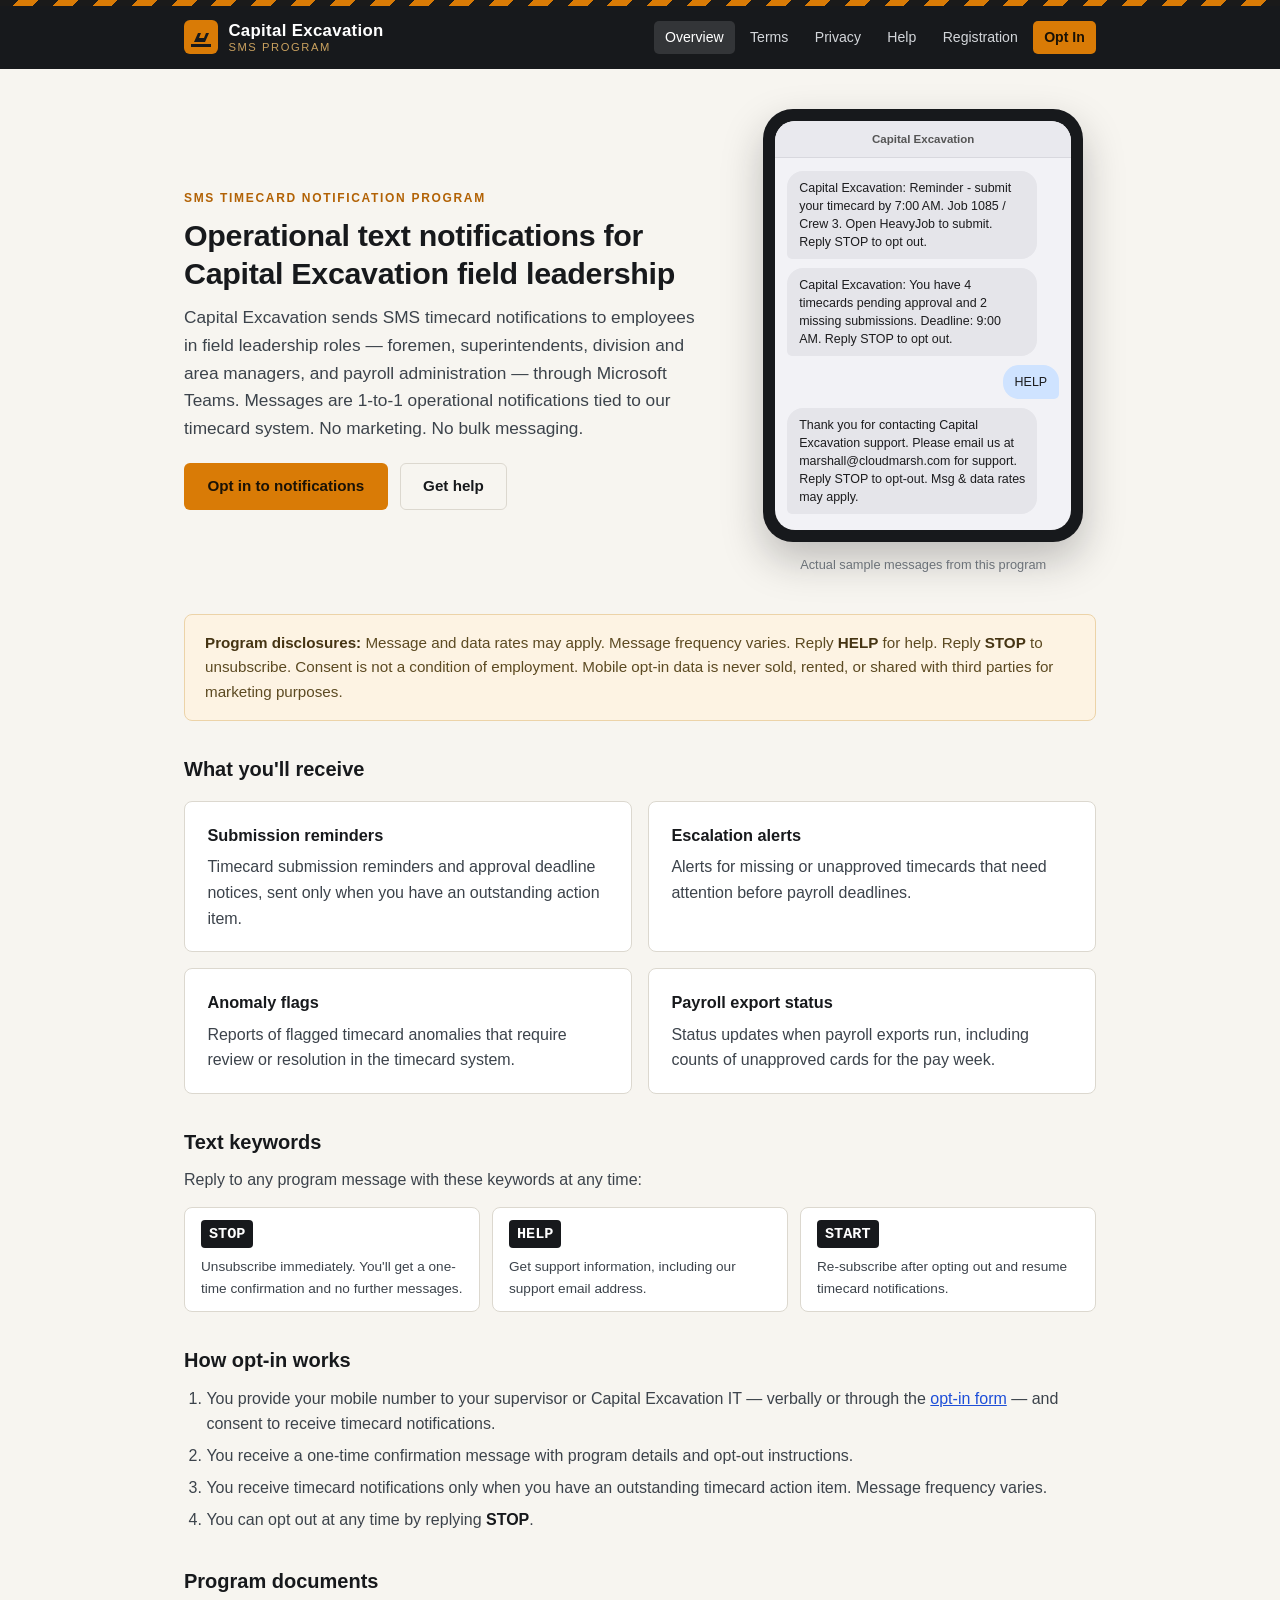
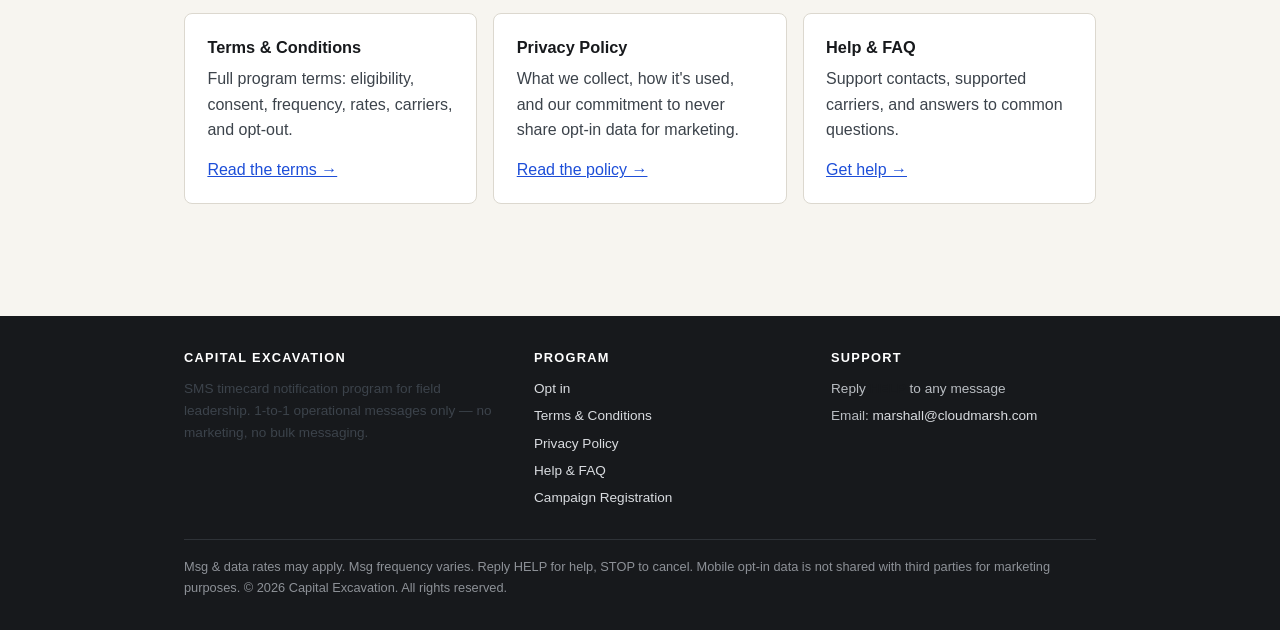
==== sms/index.html @ 2ce773d7 "Build out full SMS compliance site for Capital Excavation Shared industrial design system (hazard-st" ====
<!DOCTYPE html>
<html lang="en">
<head>
  <meta charset="UTF-8">
  <meta name="viewport" content="width=device-width, initial-scale=1.0">
  <meta name="description" content="Capital Excavation SMS timecard notification program — program details, opt-in, terms, privacy, and support.">
  <title>Capital Excavation — SMS Timecard Notifications</title>
  <link rel="stylesheet" href="assets/styles.css">
</head>
<body>
  <div class="stripe" aria-hidden="true"></div>
  <header class="site-header">
    <div class="inner">
      <a class="brand" href="index.html">
        <svg class="brand-mark" viewBox="0 0 34 34" aria-hidden="true">
          <rect width="34" height="34" rx="6" fill="#d97b06"/>
          <path d="M7 24h20v3H7z" fill="#17191c"/>
          <path d="M10 22l4-9h3l-2 5h5l2-5h3l-4 9z" fill="#17191c"/>
        </svg>
        <span class="brand-name">Capital Excavation<span class="brand-sub">SMS Program</span></span>
      </a>
      <nav class="site-nav" aria-label="Main">
        <a href="index.html" aria-current="page">Overview</a>
        <a href="terms.html">Terms</a>
        <a href="privacy.html">Privacy</a>
        <a href="help.html">Help</a>
        <a href="campaign.html">Registration</a>
        <a href="optin.html" class="nav-cta">Opt In</a>
      </nav>
    </div>
  </header>

  <main class="wrap">
    <section class="hero">
      <div>
        <p class="kicker">SMS Timecard Notification Program</p>
        <h1>Operational text notifications for Capital Excavation field leadership</h1>
        <p class="lead">Capital Excavation sends SMS timecard notifications to employees in field
        leadership roles — foremen, superintendents, division and area managers, and payroll
        administration — through Microsoft Teams. Messages are 1-to-1 operational notifications
        tied to our timecard system. No marketing. No bulk messaging.</p>
        <div class="btn-row">
          <a class="btn btn-amber" href="optin.html">Opt in to notifications</a>
          <a class="btn btn-ghost" href="help.html">Get help</a>
        </div>
      </div>
      <div>
        <div class="phone" aria-label="Example text messages sent by this program">
          <div class="phone-screen">
            <div class="phone-top">Capital Excavation</div>
            <div class="phone-msgs">
              <div class="bubble">Capital Excavation: Reminder - submit your timecard by 7:00 AM. Job 1085 / Crew 3. Open HeavyJob to submit. Reply STOP to opt out.</div>
              <div class="bubble">Capital Excavation: You have 4 timecards pending approval and 2 missing submissions. Deadline: 9:00 AM. Reply STOP to opt out.</div>
              <div class="bubble bubble-out">HELP</div>
              <div class="bubble">Thank you for contacting Capital Excavation support. Please email us at marshall@cloudmarsh.com for support. Reply STOP to opt-out. Msg &amp; data rates may apply.</div>
            </div>
          </div>
        </div>
        <p class="phone-caption">Actual sample messages from this program</p>
      </div>
    </section>

    <div class="disclosure">
      <strong>Program disclosures:</strong> Message and data rates may apply. Message frequency
      varies. Reply <strong>HELP</strong> for help. Reply <strong>STOP</strong> to unsubscribe.
      Consent is not a condition of employment. Mobile opt-in data is never sold, rented, or
      shared with third parties for marketing purposes.
    </div>

    <h2>What you'll receive</h2>
    <div class="grid-2">
      <div class="card">
        <h3>Submission reminders</h3>
        <p>Timecard submission reminders and approval deadline notices, sent only when you have an outstanding action item.</p>
      </div>
      <div class="card">
        <h3>Escalation alerts</h3>
        <p>Alerts for missing or unapproved timecards that need attention before payroll deadlines.</p>
      </div>
      <div class="card">
        <h3>Anomaly flags</h3>
        <p>Reports of flagged timecard anomalies that require review or resolution in the timecard system.</p>
      </div>
      <div class="card">
        <h3>Payroll export status</h3>
        <p>Status updates when payroll exports run, including counts of unapproved cards for the pay week.</p>
      </div>
    </div>

    <h2>Text keywords</h2>
    <p>Reply to any program message with these keywords at any time:</p>
    <div class="keywords">
      <div class="keyword">
        <span class="kw">STOP</span>
        <p>Unsubscribe immediately. You'll get a one-time confirmation and no further messages.</p>
      </div>
      <div class="keyword">
        <span class="kw">HELP</span>
        <p>Get support information, including our support email address.</p>
      </div>
      <div class="keyword">
        <span class="kw">START</span>
        <p>Re-subscribe after opting out and resume timecard notifications.</p>
      </div>
    </div>

    <h2>How opt-in works</h2>
    <ol>
      <li>You provide your mobile number to your supervisor or Capital Excavation IT — verbally or through the <a href="optin.html">opt-in form</a> — and consent to receive timecard notifications.</li>
      <li>You receive a one-time confirmation message with program details and opt-out instructions.</li>
      <li>You receive timecard notifications only when you have an outstanding timecard action item. Message frequency varies.</li>
      <li>You can opt out at any time by replying <strong>STOP</strong>.</li>
    </ol>

    <h2>Program documents</h2>
    <div class="grid-3">
      <div class="card">
        <h3>Terms &amp; Conditions</h3>
        <p>Full program terms: eligibility, consent, frequency, rates, carriers, and opt-out.</p>
        <p><a href="terms.html">Read the terms &rarr;</a></p>
      </div>
      <div class="card">
        <h3>Privacy Policy</h3>
        <p>What we collect, how it's used, and our commitment to never share opt-in data for marketing.</p>
        <p><a href="privacy.html">Read the policy &rarr;</a></p>
      </div>
      <div class="card">
        <h3>Help &amp; FAQ</h3>
        <p>Support contacts, supported carriers, and answers to common questions.</p>
        <p><a href="help.html">Get help &rarr;</a></p>
      </div>
    </div>
  </main>

  <footer class="site-footer">
    <div class="inner">
      <div class="footer-cols">
        <div>
          <h4>Capital Excavation</h4>
          <p>SMS timecard notification program for field leadership. 1-to-1 operational messages only — no marketing, no bulk messaging.</p>
        </div>
        <div>
          <h4>Program</h4>
          <ul>
            <li><a href="optin.html">Opt in</a></li>
            <li><a href="terms.html">Terms &amp; Conditions</a></li>
            <li><a href="privacy.html">Privacy Policy</a></li>
            <li><a href="help.html">Help &amp; FAQ</a></li>
            <li><a href="campaign.html">Campaign Registration</a></li>
          </ul>
        </div>
        <div>
          <h4>Support</h4>
          <ul>
            <li>Reply <strong>HELP</strong> to any message</li>
            <li>Email: <a href="mailto:marshall@cloudmarsh.com">marshall@cloudmarsh.com</a></li>
          </ul>
        </div>
      </div>
      <div class="footer-legal">
        Msg &amp; data rates may apply. Msg frequency varies. Reply HELP for help, STOP to cancel.
        Mobile opt-in data is not shared with third parties for marketing purposes.
        &copy; 2026 Capital Excavation. All rights reserved.
      </div>
    </div>
  </footer>
</body>
</html>
---- sms/assets/styles.css ----
/* Capital Excavation — SMS Program shared styles */
:root {
  --ink: #17191c;
  --steel: #3c434b;
  --muted: #6b7178;
  --paper: #f7f5f0;
  --card: #ffffff;
  --line: #dcd8cf;
  --amber: #d97b06;
  --amber-dark: #b26205;
  --amber-soft: #fdf3e3;
  --link: #1d4ed8;
  --ok: #15803d;
  --ok-soft: #ecfdf3;
  --radius: 8px;
  --maxw: 960px;
}

* { margin: 0; padding: 0; box-sizing: border-box; }

html { scroll-behavior: smooth; }

body {
  font-family: -apple-system, BlinkMacSystemFont, "Segoe UI", Roboto, Helvetica, Arial, sans-serif;
  background: var(--paper);
  color: var(--ink);
  line-height: 1.6;
  -webkit-font-smoothing: antialiased;
}

/* Hazard stripe — the brand rule */
.stripe {
  height: 6px;
  background: repeating-linear-gradient(
    -45deg,
    #1a1a1a 0, #1a1a1a 14px,
    var(--amber) 14px, var(--amber) 28px
  );
}

/* Header */
.site-header {
  background: var(--ink);
  color: #fff;
}
.site-header .inner {
  max-width: var(--maxw);
  margin: 0 auto;
  padding: 0.9rem 1.5rem;
  display: flex;
  align-items: center;
  justify-content: space-between;
  gap: 1rem;
  flex-wrap: wrap;
}
.brand {
  display: flex;
  align-items: center;
  gap: 0.65rem;
  text-decoration: none;
  color: #fff;
}
.brand-mark {
  width: 34px;
  height: 34px;
  flex: none;
}
.brand-name {
  font-weight: 700;
  font-size: 1.05rem;
  letter-spacing: 0.02em;
  line-height: 1.2;
}
.brand-sub {
  display: block;
  font-size: 0.7rem;
  font-weight: 500;
  letter-spacing: 0.14em;
  text-transform: uppercase;
  color: #c9a15f;
}
.site-nav {
  display: flex;
  gap: 0.25rem;
  flex-wrap: wrap;
}
.site-nav a {
  color: #d3d6da;
  text-decoration: none;
  font-size: 0.88rem;
  font-weight: 500;
  padding: 0.35rem 0.7rem;
  border-radius: 5px;
}
.site-nav a:hover { color: #fff; background: rgba(255, 255, 255, 0.08); }
.site-nav a[aria-current="page"] { color: #fff; background: rgba(255, 255, 255, 0.12); }
.site-nav a.nav-cta {
  background: var(--amber);
  color: #1a1206;
  font-weight: 600;
}
.site-nav a.nav-cta:hover { background: #e88a14; }

/* Layout */
.wrap {
  max-width: var(--maxw);
  margin: 0 auto;
  padding: 2.5rem 1.5rem 3.5rem;
}
.wrap-narrow { max-width: 760px; }

.kicker {
  font-size: 0.75rem;
  font-weight: 700;
  letter-spacing: 0.14em;
  text-transform: uppercase;
  color: var(--amber-dark);
  margin-bottom: 0.5rem;
}
h1 { font-size: 1.9rem; line-height: 1.25; margin-bottom: 0.75rem; letter-spacing: -0.01em; }
h2 { font-size: 1.25rem; margin: 2rem 0 0.6rem; }
h3 { font-size: 1.02rem; margin: 1.25rem 0 0.4rem; }
p, li { color: var(--steel); }
p { margin-bottom: 0.9rem; }
ul, ol { padding-left: 1.4rem; margin-bottom: 1rem; }
li { margin-bottom: 0.4rem; }
a { color: var(--link); }
strong { color: var(--ink); }
.updated { color: var(--muted); font-size: 0.88rem; margin-bottom: 1.75rem; }
.lead { font-size: 1.08rem; }

/* Hero */
.hero {
  display: grid;
  grid-template-columns: minmax(0, 1.2fr) minmax(0, 0.8fr);
  gap: 3rem;
  align-items: center;
}
@media (max-width: 760px) {
  .hero { grid-template-columns: 1fr; gap: 2rem; }
}

.btn-row { display: flex; gap: 0.75rem; flex-wrap: wrap; margin-top: 1.25rem; }
.btn {
  display: inline-block;
  padding: 0.65rem 1.4rem;
  border-radius: 6px;
  text-decoration: none;
  font-weight: 600;
  font-size: 0.95rem;
  border: 1px solid transparent;
  cursor: pointer;
}
.btn-primary { background: var(--ink); color: #fff; }
.btn-primary:hover { background: #2b2f34; }
.btn-amber { background: var(--amber); color: #1a1206; }
.btn-amber:hover { background: #e88a14; }
.btn-ghost { background: transparent; color: var(--ink); border-color: var(--line); }
.btn-ghost:hover { border-color: var(--steel); }

/* Phone mockup */
.phone {
  background: var(--ink);
  border-radius: 30px;
  padding: 12px;
  max-width: 320px;
  margin: 0 auto;
  box-shadow: 0 18px 40px rgba(23, 25, 28, 0.25);
}
.phone-screen {
  background: #f2f2f6;
  border-radius: 20px;
  overflow: hidden;
}
.phone-top {
  background: #e9e9ee;
  border-bottom: 1px solid #d8d8de;
  padding: 0.6rem 0.9rem 0.5rem;
  text-align: center;
  font-size: 0.72rem;
  color: #555;
  font-weight: 600;
}
.phone-msgs { padding: 0.8rem 0.75rem 1rem; display: flex; flex-direction: column; gap: 0.55rem; }
.bubble {
  background: #e5e5ea;
  color: #1c1c1e;
  border-radius: 16px;
  border-bottom-left-radius: 5px;
  padding: 0.5rem 0.75rem;
  font-size: 0.78rem;
  line-height: 1.45;
  max-width: 92%;
  align-self: flex-start;
}
.bubble-out {
  background: #cfe3ff;
  border-radius: 16px;
  border-bottom-right-radius: 5px;
  border-bottom-left-radius: 16px;
  align-self: flex-end;
}
.phone-caption {
  text-align: center;
  font-size: 0.8rem;
  color: var(--muted);
  margin-top: 0.8rem;
}

/* Cards / grids */
.card {
  background: var(--card);
  border: 1px solid var(--line);
  border-radius: var(--radius);
  padding: 1.25rem 1.4rem;
}
.grid-2 { display: grid; grid-template-columns: 1fr 1fr; gap: 1rem; margin: 1rem 0 1.5rem; }
.grid-3 { display: grid; grid-template-columns: repeat(3, 1fr); gap: 1rem; margin: 1rem 0 1.5rem; }
@media (max-width: 720px) {
  .grid-2, .grid-3 { grid-template-columns: 1fr; }
}
.card h3 { margin-top: 0; }
.card p:last-child, .card ul:last-child { margin-bottom: 0; }

/* Disclosure band */
.disclosure {
  background: var(--amber-soft);
  border: 1px solid #ecd3a8;
  border-radius: var(--radius);
  padding: 1rem 1.25rem;
  margin: 1.5rem 0;
  font-size: 0.95rem;
  color: #5c4a22;
}
.disclosure strong { color: #453413; }

/* Keyword chips */
.keywords { display: flex; gap: 0.75rem; flex-wrap: wrap; margin: 0.75rem 0 1.25rem; }
.keyword {
  border: 1px solid var(--line);
  background: var(--card);
  border-radius: var(--radius);
  padding: 0.7rem 1rem;
  flex: 1 1 180px;
}
.keyword .kw {
  display: inline-block;
  font-family: ui-monospace, SFMono-Regular, Menlo, Consolas, monospace;
  font-weight: 700;
  font-size: 0.95rem;
  background: var(--ink);
  color: #fff;
  border-radius: 4px;
  padding: 0.1rem 0.5rem;
  margin-bottom: 0.3rem;
}
.keyword p { font-size: 0.85rem; margin: 0.25rem 0 0; }

/* Forms */
form { margin: 1.25rem 0; }
.form-grid { display: grid; grid-template-columns: 1fr 1fr; gap: 1rem; }
@media (max-width: 640px) { .form-grid { grid-template-columns: 1fr; } }
.form-field { display: flex; flex-direction: column; gap: 0.3rem; }
.form-field.full { grid-column: 1 / -1; }
label { font-size: 0.88rem; font-weight: 600; color: var(--ink); }
label .req { color: #b91c1c; }
input[type="text"], input[type="tel"], input[type="email"], select, textarea {
  font: inherit;
  padding: 0.55rem 0.75rem;
  border: 1px solid var(--line);
  border-radius: 6px;
  background: var(--card);
  color: var(--ink);
  width: 100%;
}
input:focus, select:focus, textarea:focus {
  outline: 2px solid var(--amber);
  outline-offset: 1px;
  border-color: var(--amber);
}
.consent {
  display: flex;
  gap: 0.7rem;
  align-items: flex-start;
  background: var(--card);
  border: 1px solid var(--line);
  border-radius: var(--radius);
  padding: 1rem 1.1rem;
  margin: 1rem 0;
}
.consent input[type="checkbox"] {
  margin-top: 0.3rem;
  width: 1.05rem;
  height: 1.05rem;
  accent-color: var(--amber-dark);
  flex: none;
}
.consent label { font-weight: 400; font-size: 0.9rem; color: var(--steel); line-height: 1.55; }
.field-error {
  color: #b91c1c;
  font-size: 0.82rem;
  display: none;
}
.form-field.invalid input { border-color: #b91c1c; }
.form-field.invalid .field-error { display: block; }
.form-error-summary {
  display: none;
  background: #fef2f2;
  border: 1px solid #fca5a5;
  border-radius: 6px;
  color: #991b1b;
  padding: 0.7rem 1rem;
  margin-bottom: 1rem;
  font-size: 0.9rem;
}

/* Confirmation */
.confirmation {
  display: none;
  background: var(--ok-soft);
  border: 1px solid #a7d9b9;
  border-radius: var(--radius);
  padding: 1.5rem 1.5rem 1.25rem;
  margin: 1.5rem 0;
}
.confirmation h2 { margin-top: 0; color: var(--ok); }
.confirmation .ref {
  font-family: ui-monospace, SFMono-Regular, Menlo, Consolas, monospace;
  background: #fff;
  border: 1px solid #a7d9b9;
  border-radius: 5px;
  padding: 0.15rem 0.5rem;
}

/* Tables */
table { border-collapse: collapse; width: 100%; margin: 0.75rem 0 1.5rem; background: var(--card); }
th, td { border: 1px solid var(--line); padding: 0.55rem 0.75rem; text-align: left; vertical-align: top; font-size: 0.92rem; }
th { background: #efece5; }
td { color: var(--steel); }

/* Copy fields (campaign page) */
.field {
  background: var(--card);
  border: 1px solid var(--line);
  border-radius: 6px;
  padding: 1rem 1.25rem;
  margin: 0.75rem 0 1.5rem;
  white-space: pre-wrap;
  font-size: 0.93rem;
  color: var(--steel);
}
.field-label {
  font-size: 0.78rem;
  font-weight: 700;
  letter-spacing: 0.06em;
  text-transform: uppercase;
  color: var(--muted);
  margin-bottom: 0.4rem;
}
.note {
  background: var(--amber-soft);
  border: 1px solid #ecd3a8;
  border-radius: 6px;
  padding: 0.75rem 1rem;
  margin: 1rem 0;
  font-size: 0.93rem;
  color: #5c4a22;
}

/* FAQ */
details {
  background: var(--card);
  border: 1px solid var(--line);
  border-radius: var(--radius);
  padding: 0.85rem 1.1rem;
  margin-bottom: 0.6rem;
}
details summary {
  cursor: pointer;
  font-weight: 600;
  color: var(--ink);
  list-style-position: outside;
}
details[open] summary { margin-bottom: 0.5rem; }
details p:last-child { margin-bottom: 0; }

/* Footer */
.site-footer {
  background: var(--ink);
  color: #b9bdc2;
  margin-top: 2rem;
}
.site-footer .inner {
  max-width: var(--maxw);
  margin: 0 auto;
  padding: 2rem 1.5rem;
  font-size: 0.85rem;
}
.footer-cols {
  display: grid;
  grid-template-columns: 1.2fr 1fr 1fr;
  gap: 2rem;
  margin-bottom: 1.5rem;
}
@media (max-width: 720px) { .footer-cols { grid-template-columns: 1fr; gap: 1.25rem; } }
.site-footer h4 {
  color: #fff;
  font-size: 0.8rem;
  letter-spacing: 0.1em;
  text-transform: uppercase;
  margin-bottom: 0.6rem;
}
.site-footer a { color: #d9dce0; text-decoration: none; }
.site-footer a:hover { color: #fff; text-decoration: underline; }
.site-footer ul { list-style: none; padding: 0; margin: 0; }
.site-footer li { margin-bottom: 0.35rem; color: #b9bdc2; }
.footer-legal {
  border-top: 1px solid #2e3237;
  padding-top: 1.1rem;
  color: #8d9197;
  font-size: 0.8rem;
}
.company { font-weight: 600; color: var(--ink); }
.back { margin-bottom: 1.5rem; font-size: 0.9rem; }
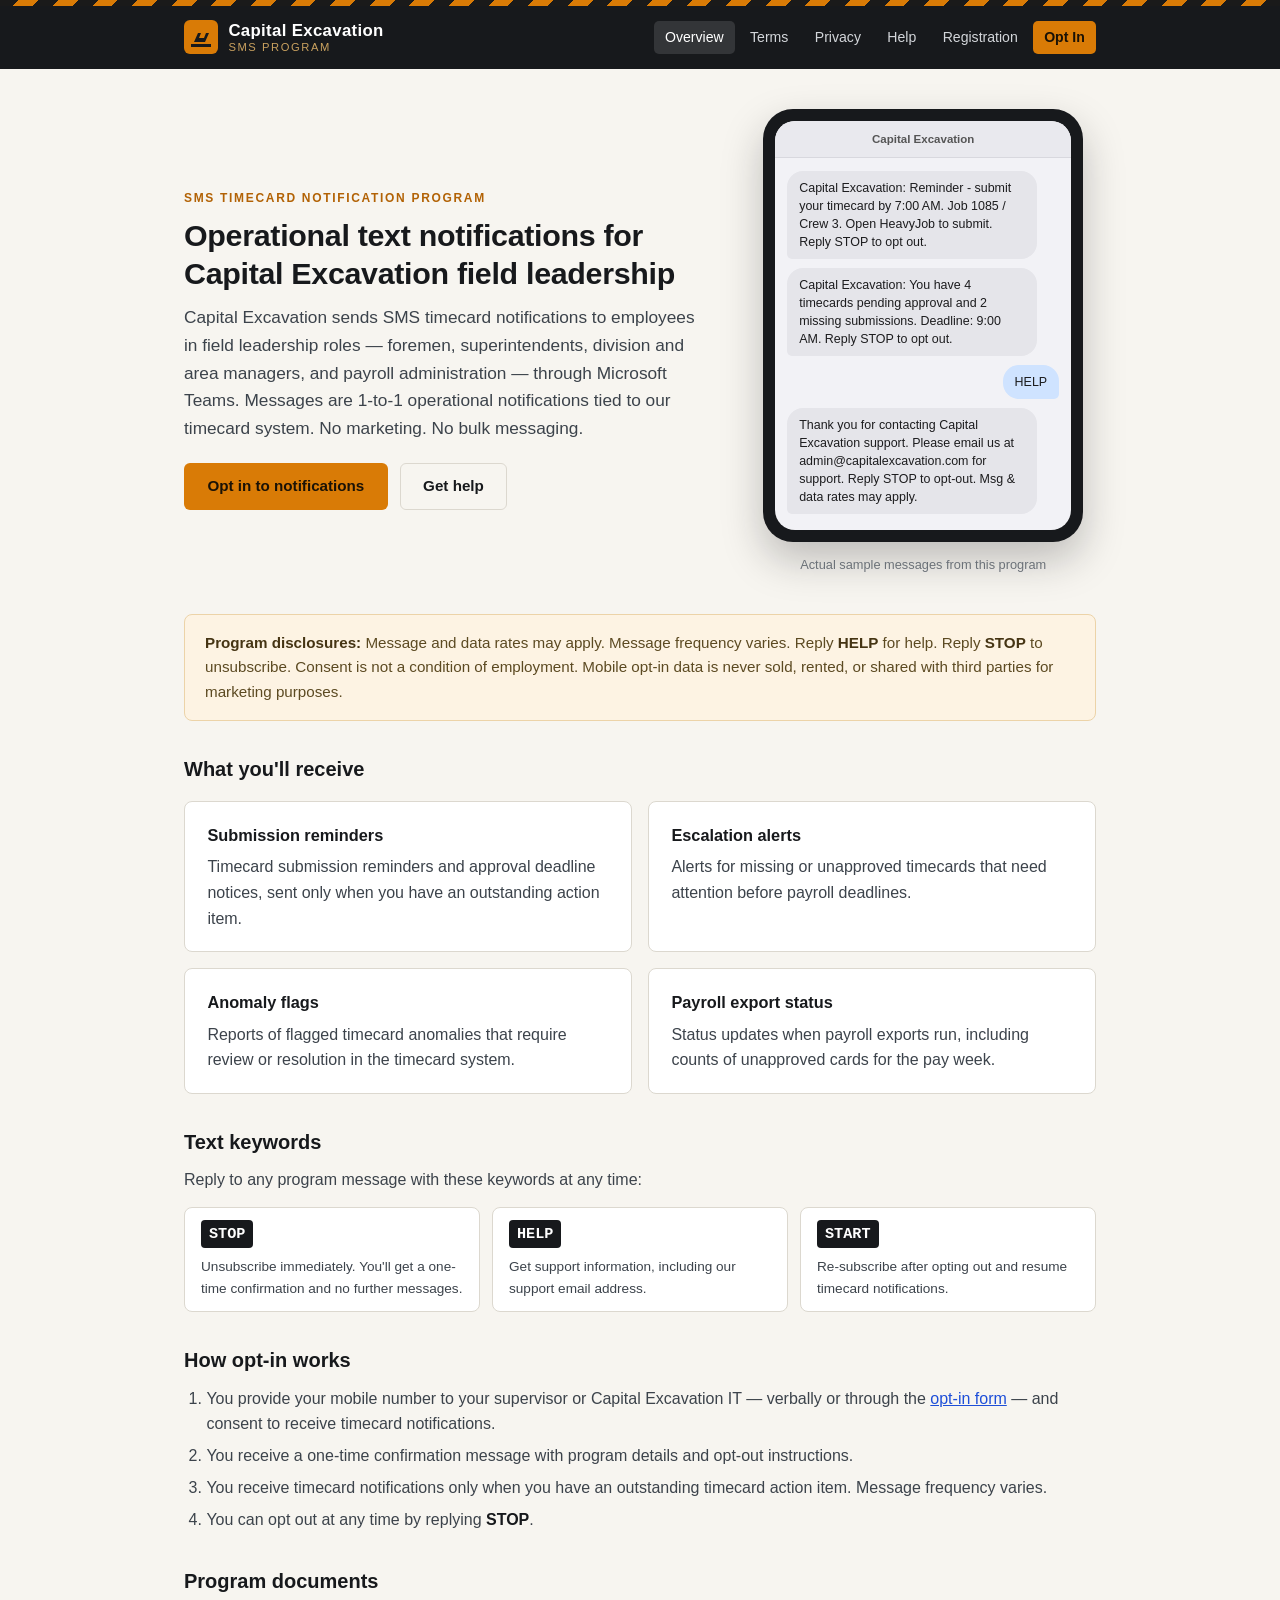
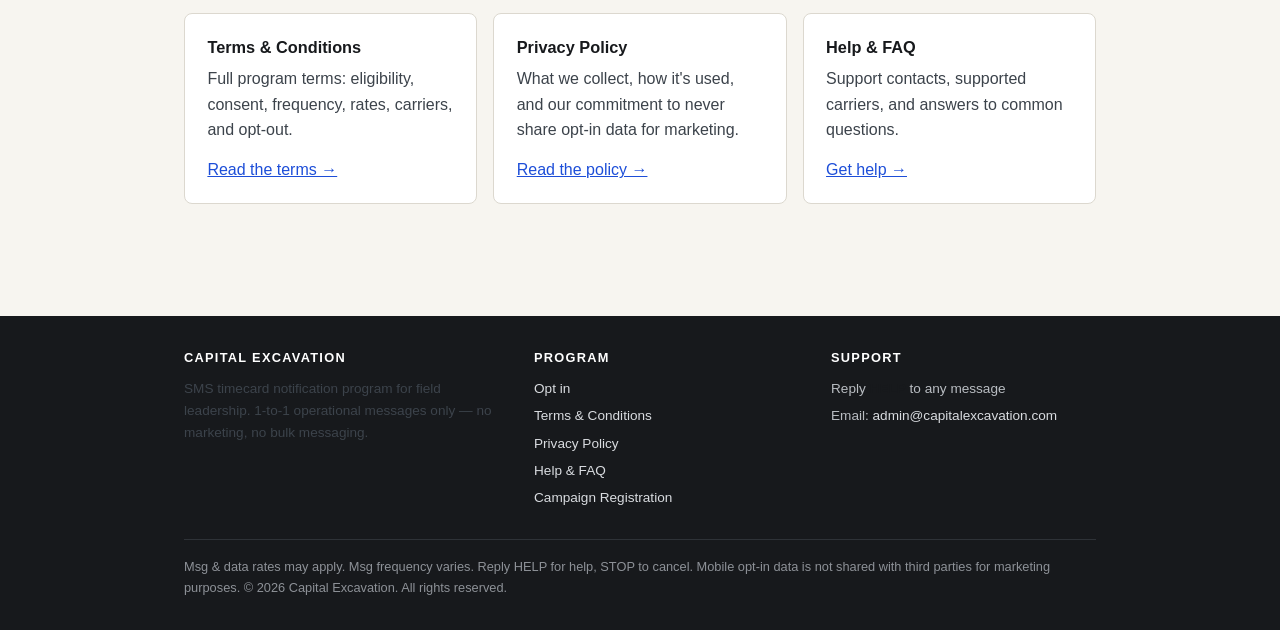
==== commit deb6be3a: "Change program contact email to admin@capitalexcavation.com" ====
--- a/sms/index.html
+++ b/sms/index.html
@@ -52,7 +52,7 @@
               <div class="bubble">Capital Excavation: Reminder - submit your timecard by 7:00 AM. Job 1085 / Crew 3. Open HeavyJob to submit. Reply STOP to opt out.</div>
               <div class="bubble">Capital Excavation: You have 4 timecards pending approval and 2 missing submissions. Deadline: 9:00 AM. Reply STOP to opt out.</div>
               <div class="bubble bubble-out">HELP</div>
-              <div class="bubble">Thank you for contacting Capital Excavation support. Please email us at marshall@cloudmarsh.com for support. Reply STOP to opt-out. Msg &amp; data rates may apply.</div>
+              <div class="bubble">Thank you for contacting Capital Excavation support. Please email us at admin@capitalexcavation.com for support. Reply STOP to opt-out. Msg &amp; data rates may apply.</div>
             </div>
           </div>
         </div>
@@ -153,7 +153,7 @@
           <h4>Support</h4>
           <ul>
             <li>Reply <strong>HELP</strong> to any message</li>
-            <li>Email: <a href="mailto:marshall@cloudmarsh.com">marshall@cloudmarsh.com</a></li>
+            <li>Email: <a href="mailto:admin@capitalexcavation.com">admin@capitalexcavation.com</a></li>
           </ul>
         </div>
       </div>
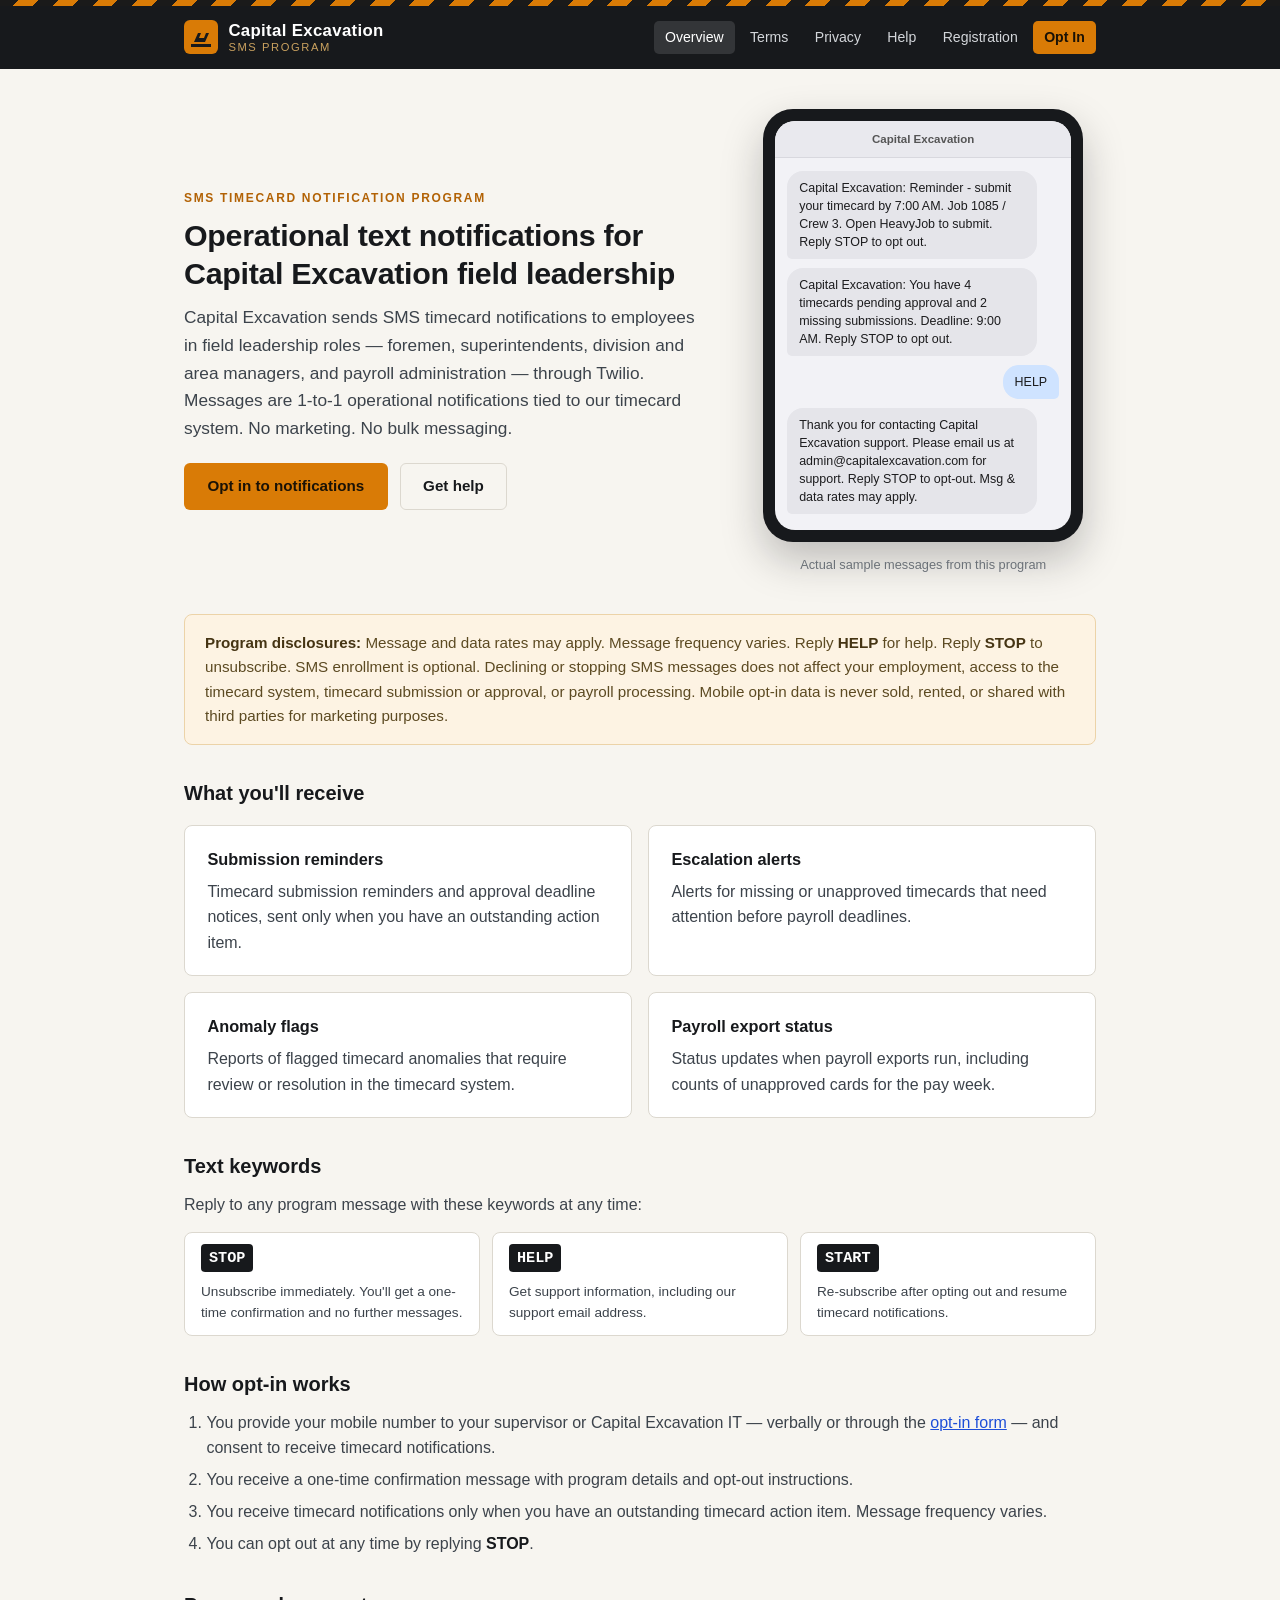
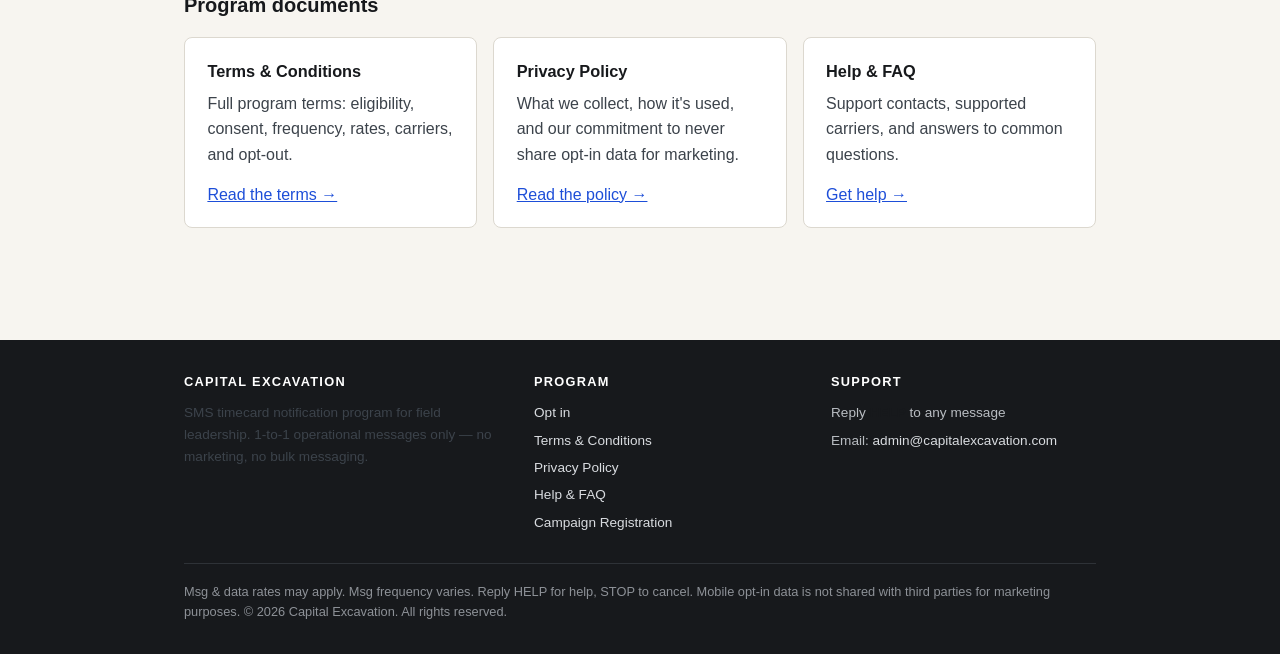
==== commit 3dbf2c41: "Align SMS campaign site with Twilio consent wording" ====
--- a/sms/index.html
+++ b/sms/index.html
@@ -37,7 +37,7 @@
         <h1>Operational text notifications for Capital Excavation field leadership</h1>
         <p class="lead">Capital Excavation sends SMS timecard notifications to employees in field
         leadership roles — foremen, superintendents, division and area managers, and payroll
-        administration — through Microsoft Teams. Messages are 1-to-1 operational notifications
+        administration — through Twilio. Messages are 1-to-1 operational notifications
         tied to our timecard system. No marketing. No bulk messaging.</p>
         <div class="btn-row">
           <a class="btn btn-amber" href="optin.html">Opt in to notifications</a>
@@ -63,7 +63,7 @@
     <div class="disclosure">
       <strong>Program disclosures:</strong> Message and data rates may apply. Message frequency
       varies. Reply <strong>HELP</strong> for help. Reply <strong>STOP</strong> to unsubscribe.
-      Consent is not a condition of employment. Mobile opt-in data is never sold, rented, or
+      SMS enrollment is optional. Declining or stopping SMS messages does not affect your employment, access to the timecard system, timecard submission or approval, or payroll processing. Mobile opt-in data is never sold, rented, or
       shared with third parties for marketing purposes.
     </div>
 
--- a/sms/assets/styles.css
+++ b/sms/assets/styles.css
@@ -296,6 +296,7 @@
   flex: none;
 }
 .consent label { font-weight: 400; font-size: 0.9rem; color: var(--steel); line-height: 1.55; }
+.form-note { color: var(--steel); font-size: 0.88rem; line-height: 1.55; }
 .field-error {
   color: #b91c1c;
   font-size: 0.82rem;
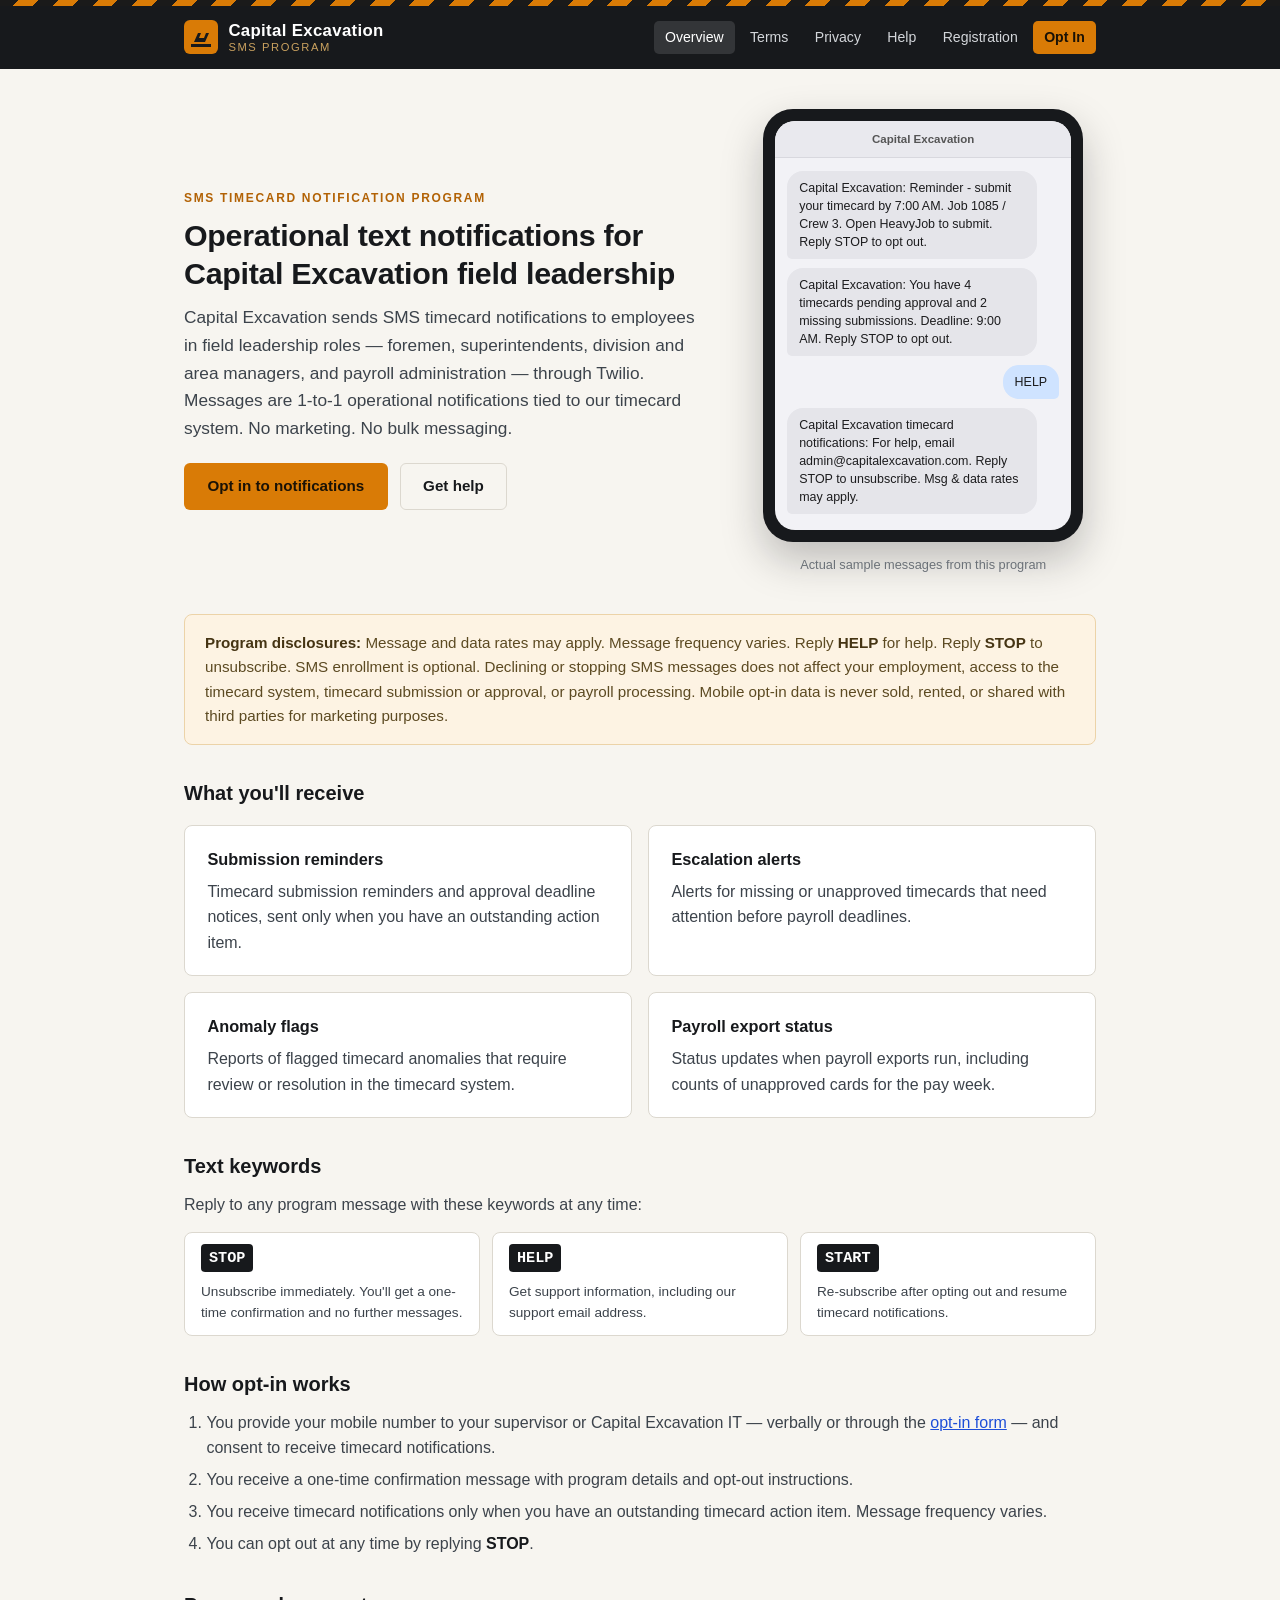
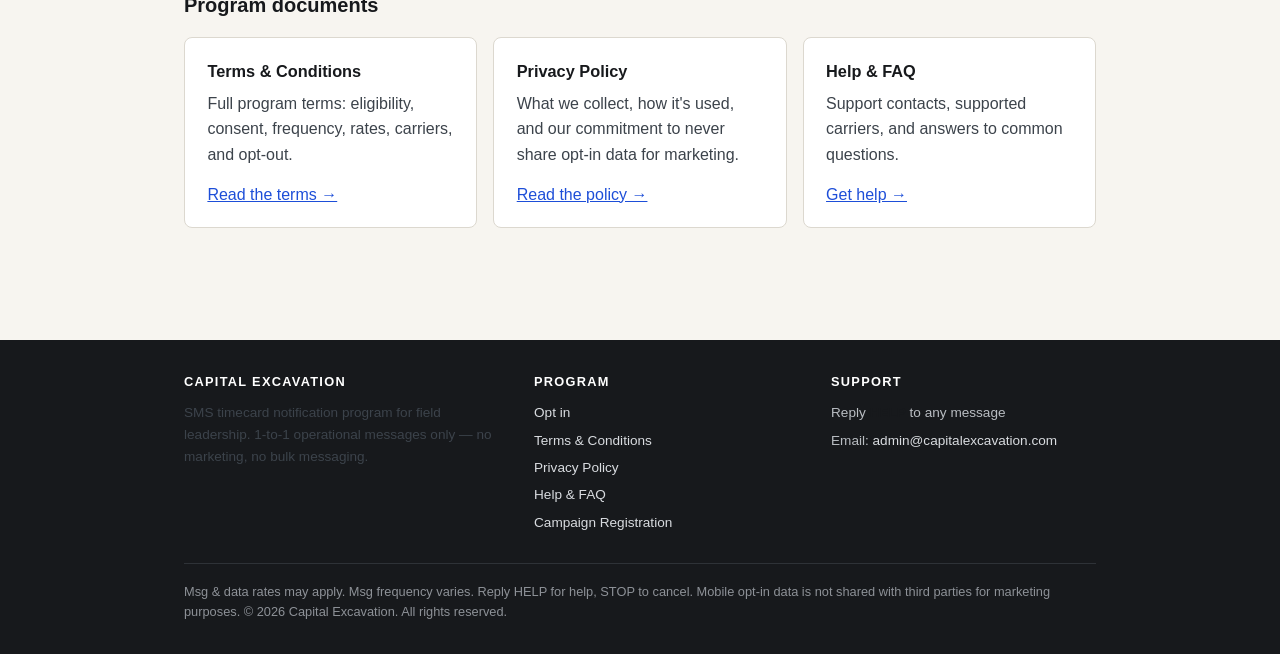
==== commit 573b9756: "Synchronize homepage HELP message with campaign" ====
--- a/sms/index.html
+++ b/sms/index.html
@@ -52,7 +52,7 @@
               <div class="bubble">Capital Excavation: Reminder - submit your timecard by 7:00 AM. Job 1085 / Crew 3. Open HeavyJob to submit. Reply STOP to opt out.</div>
               <div class="bubble">Capital Excavation: You have 4 timecards pending approval and 2 missing submissions. Deadline: 9:00 AM. Reply STOP to opt out.</div>
               <div class="bubble bubble-out">HELP</div>
-              <div class="bubble">Thank you for contacting Capital Excavation support. Please email us at admin@capitalexcavation.com for support. Reply STOP to opt-out. Msg &amp; data rates may apply.</div>
+              <div class="bubble">Capital Excavation timecard notifications: For help, email admin@capitalexcavation.com. Reply STOP to unsubscribe. Msg &amp; data rates may apply.</div>
             </div>
           </div>
         </div>
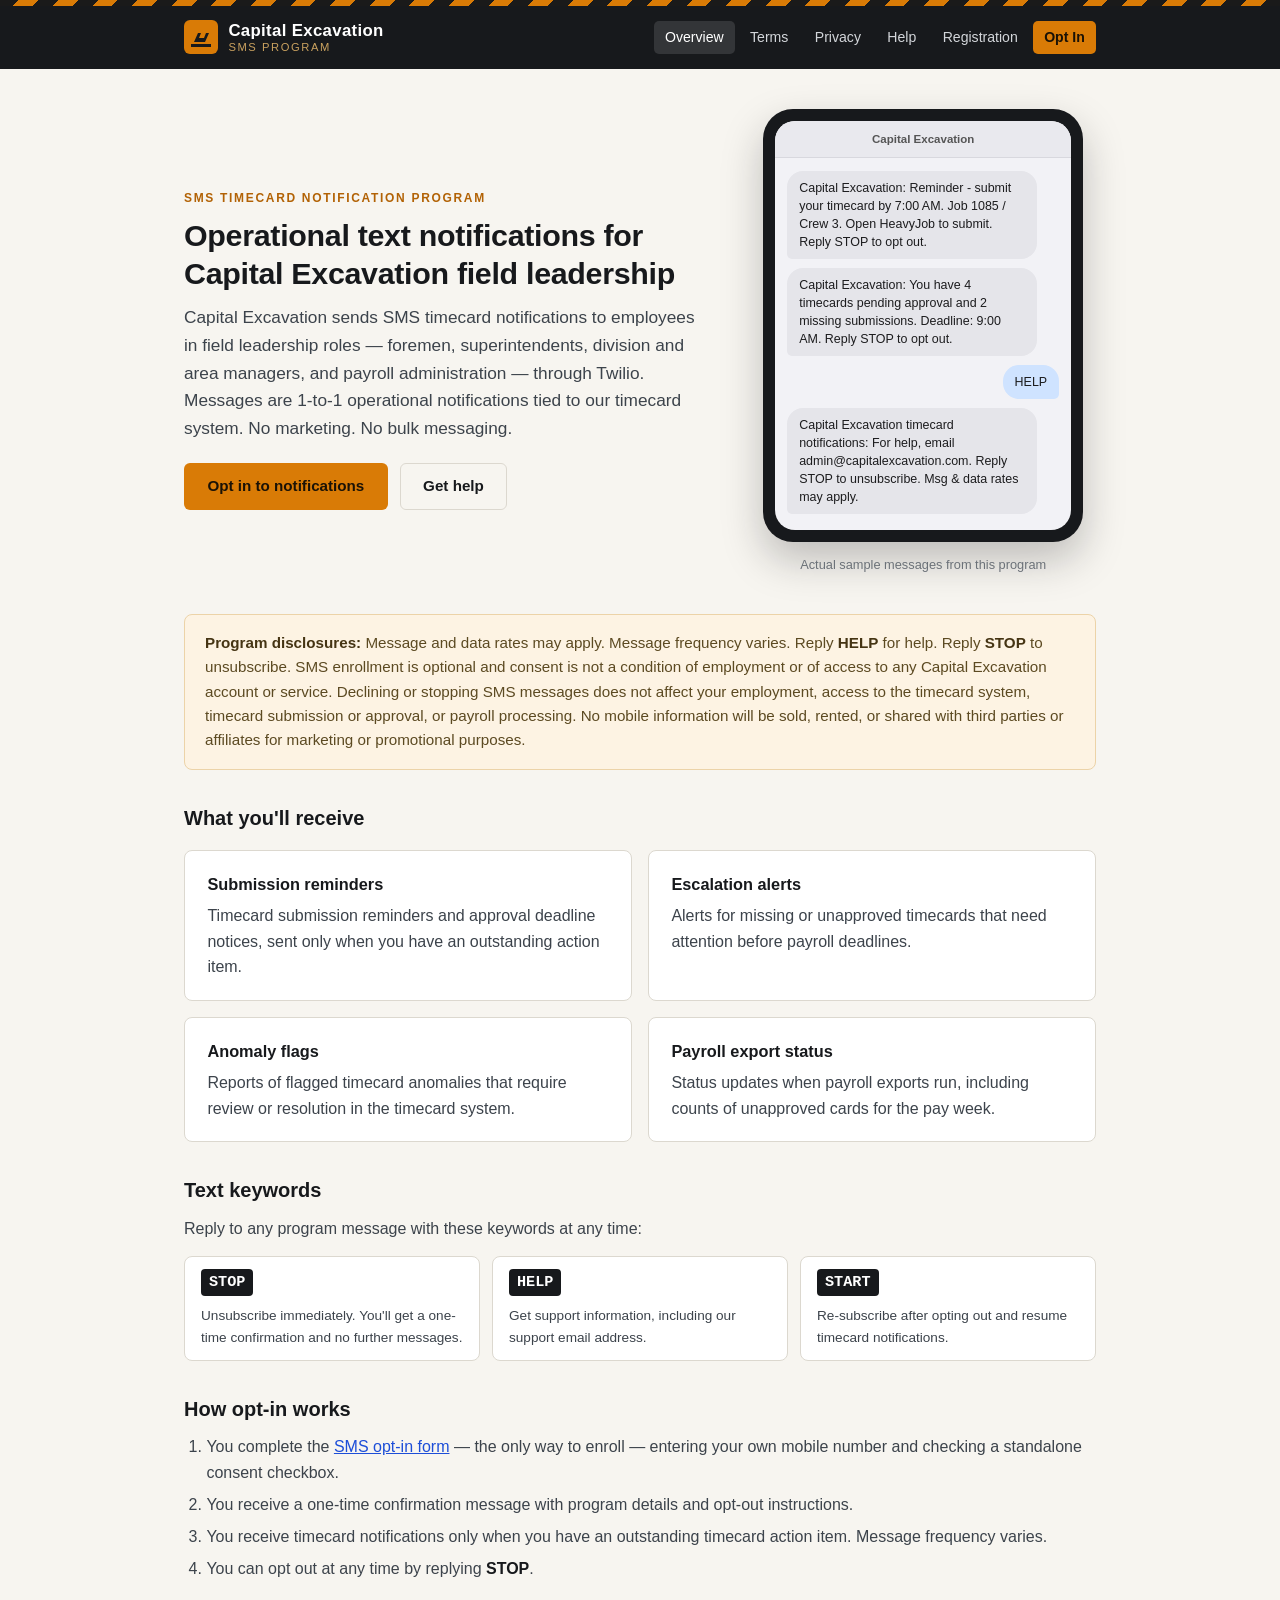
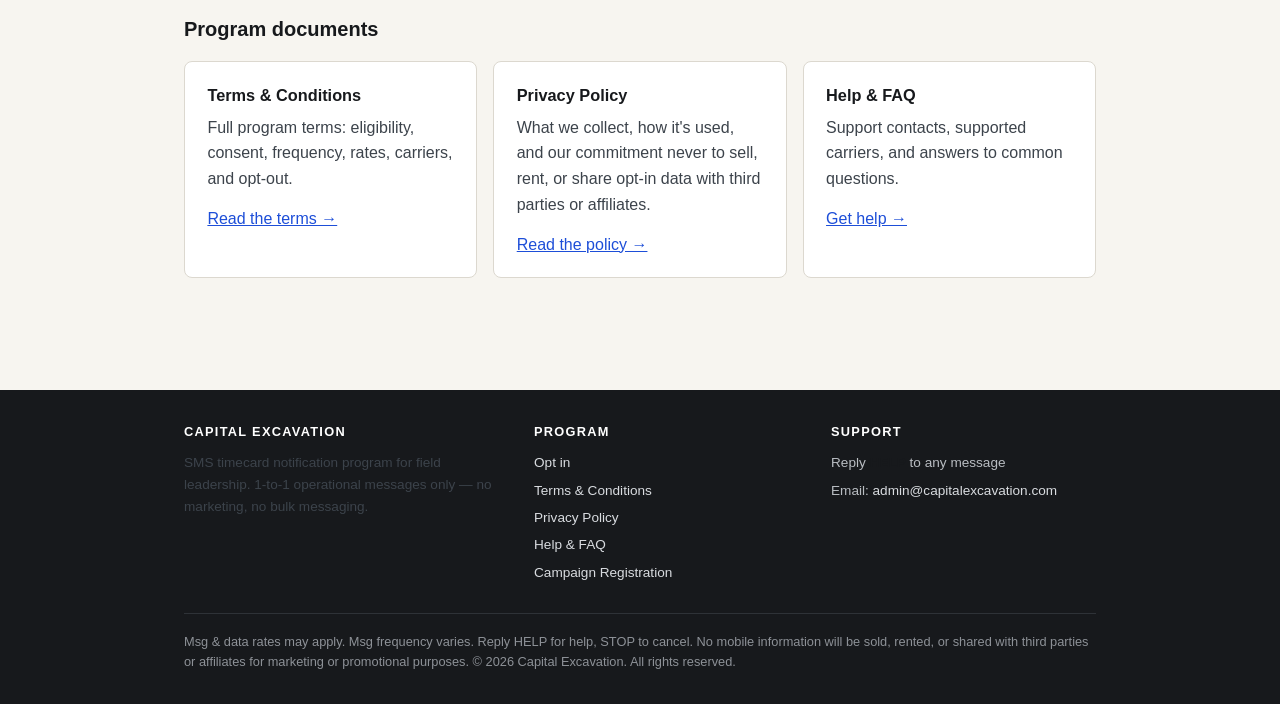
==== commit 0975eb91: "fix(sms): single opt-in path, optional consent, brand-domain URLs Remediates the A2P 10DLC campaign " ====
--- a/sms/index.html
+++ b/sms/index.html
@@ -63,8 +63,10 @@
     <div class="disclosure">
       <strong>Program disclosures:</strong> Message and data rates may apply. Message frequency
       varies. Reply <strong>HELP</strong> for help. Reply <strong>STOP</strong> to unsubscribe.
-      SMS enrollment is optional. Declining or stopping SMS messages does not affect your employment, access to the timecard system, timecard submission or approval, or payroll processing. Mobile opt-in data is never sold, rented, or
-      shared with third parties for marketing purposes.
+      SMS enrollment is optional and consent is not a condition of employment or of access to any
+      Capital Excavation account or service. Declining or stopping SMS messages does not affect your
+      employment, access to the timecard system, timecard submission or approval, or payroll
+      processing. No mobile information will be sold, rented, or shared with third parties or affiliates for marketing or promotional purposes.
     </div>
 
     <h2>What you'll receive</h2>
@@ -106,7 +108,7 @@
 
     <h2>How opt-in works</h2>
     <ol>
-      <li>You provide your mobile number to your supervisor or Capital Excavation IT — verbally or through the <a href="optin.html">opt-in form</a> — and consent to receive timecard notifications.</li>
+      <li>You complete the <a href="optin.html">SMS opt-in form</a> — the only way to enroll — entering your own mobile number and checking a standalone consent checkbox.</li>
       <li>You receive a one-time confirmation message with program details and opt-out instructions.</li>
       <li>You receive timecard notifications only when you have an outstanding timecard action item. Message frequency varies.</li>
       <li>You can opt out at any time by replying <strong>STOP</strong>.</li>
@@ -121,7 +123,7 @@
       </div>
       <div class="card">
         <h3>Privacy Policy</h3>
-        <p>What we collect, how it's used, and our commitment to never share opt-in data for marketing.</p>
+        <p>What we collect, how it's used, and our commitment never to sell, rent, or share opt-in data with third parties or affiliates.</p>
         <p><a href="privacy.html">Read the policy &rarr;</a></p>
       </div>
       <div class="card">
@@ -159,7 +161,8 @@
       </div>
       <div class="footer-legal">
         Msg &amp; data rates may apply. Msg frequency varies. Reply HELP for help, STOP to cancel.
-        Mobile opt-in data is not shared with third parties for marketing purposes.
+        No mobile information will be sold, rented, or shared with third parties or affiliates for
+        marketing or promotional purposes.
         &copy; 2026 Capital Excavation. All rights reserved.
       </div>
     </div>
--- a/sms/assets/styles.css
+++ b/sms/assets/styles.css
@@ -296,7 +296,7 @@
   flex: none;
 }
 .consent label { font-weight: 400; font-size: 0.9rem; color: var(--steel); line-height: 1.55; }
-.form-note { color: var(--steel); font-size: 0.88rem; line-height: 1.55; }
+.form-note { color: var(--steel); font-size: 0.88rem; line-height: 1.55; margin: 0.75rem 0; }
 .field-error {
   color: #b91c1c;
   font-size: 0.82rem;
